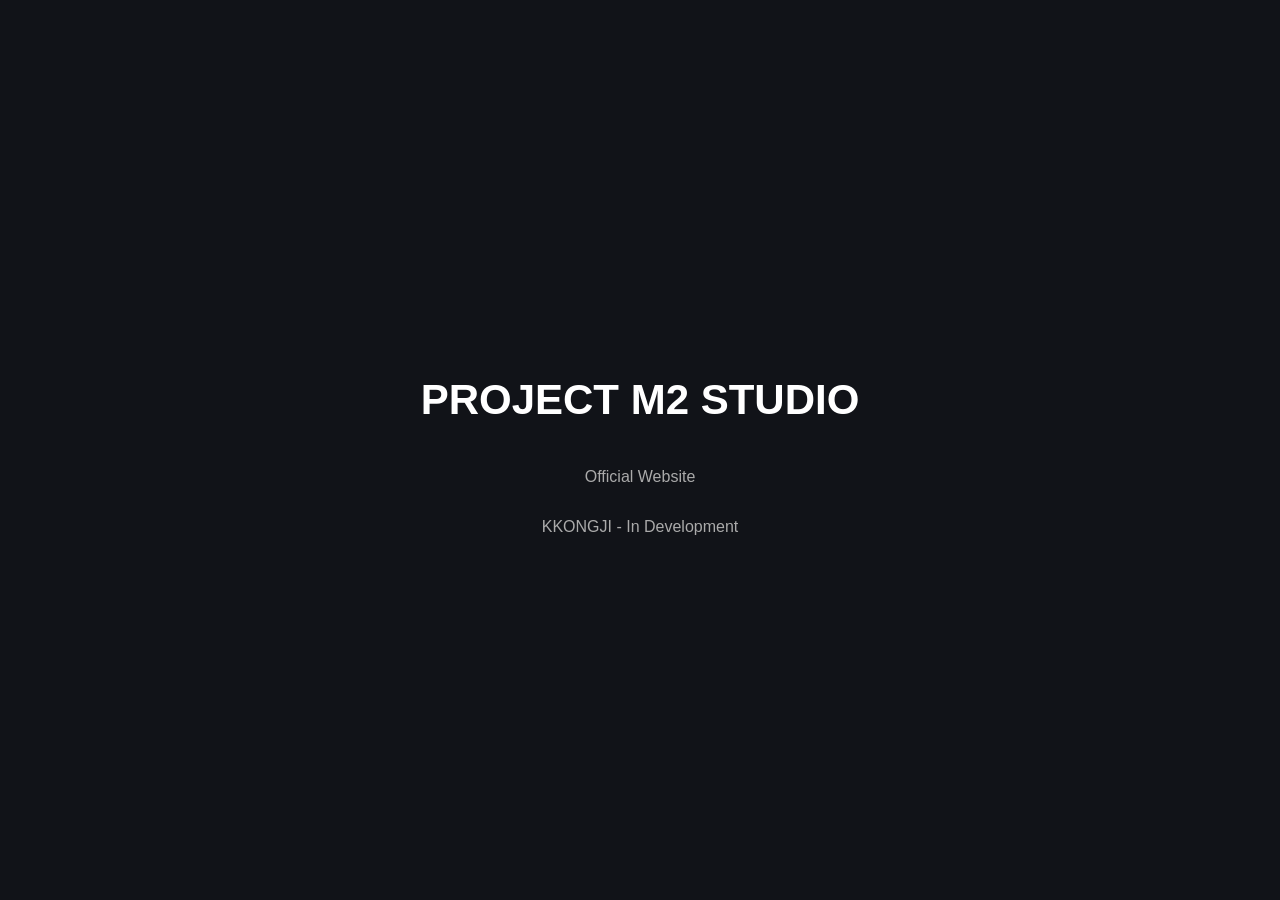
==== index.html @ 28e62cab "Create homepage" ====
<!DOCTYPE html>
<html lang="ko">
<head>
  <meta charset="UTF-8">
  <meta name="viewport" content="width=device-width, initial-scale=1.0">
  <title>Project M2 Studio</title>
  <style>
    body {
      margin: 0;
      background: #111318;
      color: white;
      font-family: Arial, sans-serif;
      text-align: center;
    }
    main {
      min-height: 100vh;
      display: flex;
      flex-direction: column;
      align-items: center;
      justify-content: center;
    }
    h1 { font-size: 42px; }
    p { color: #aaa; }
  </style>
</head>
<body>
  <main>
    <h1>PROJECT M2 STUDIO</h1>
    <p>Official Website</p>
    <p>KKONGJI - In Development</p>
  </main>
</body>
</html>
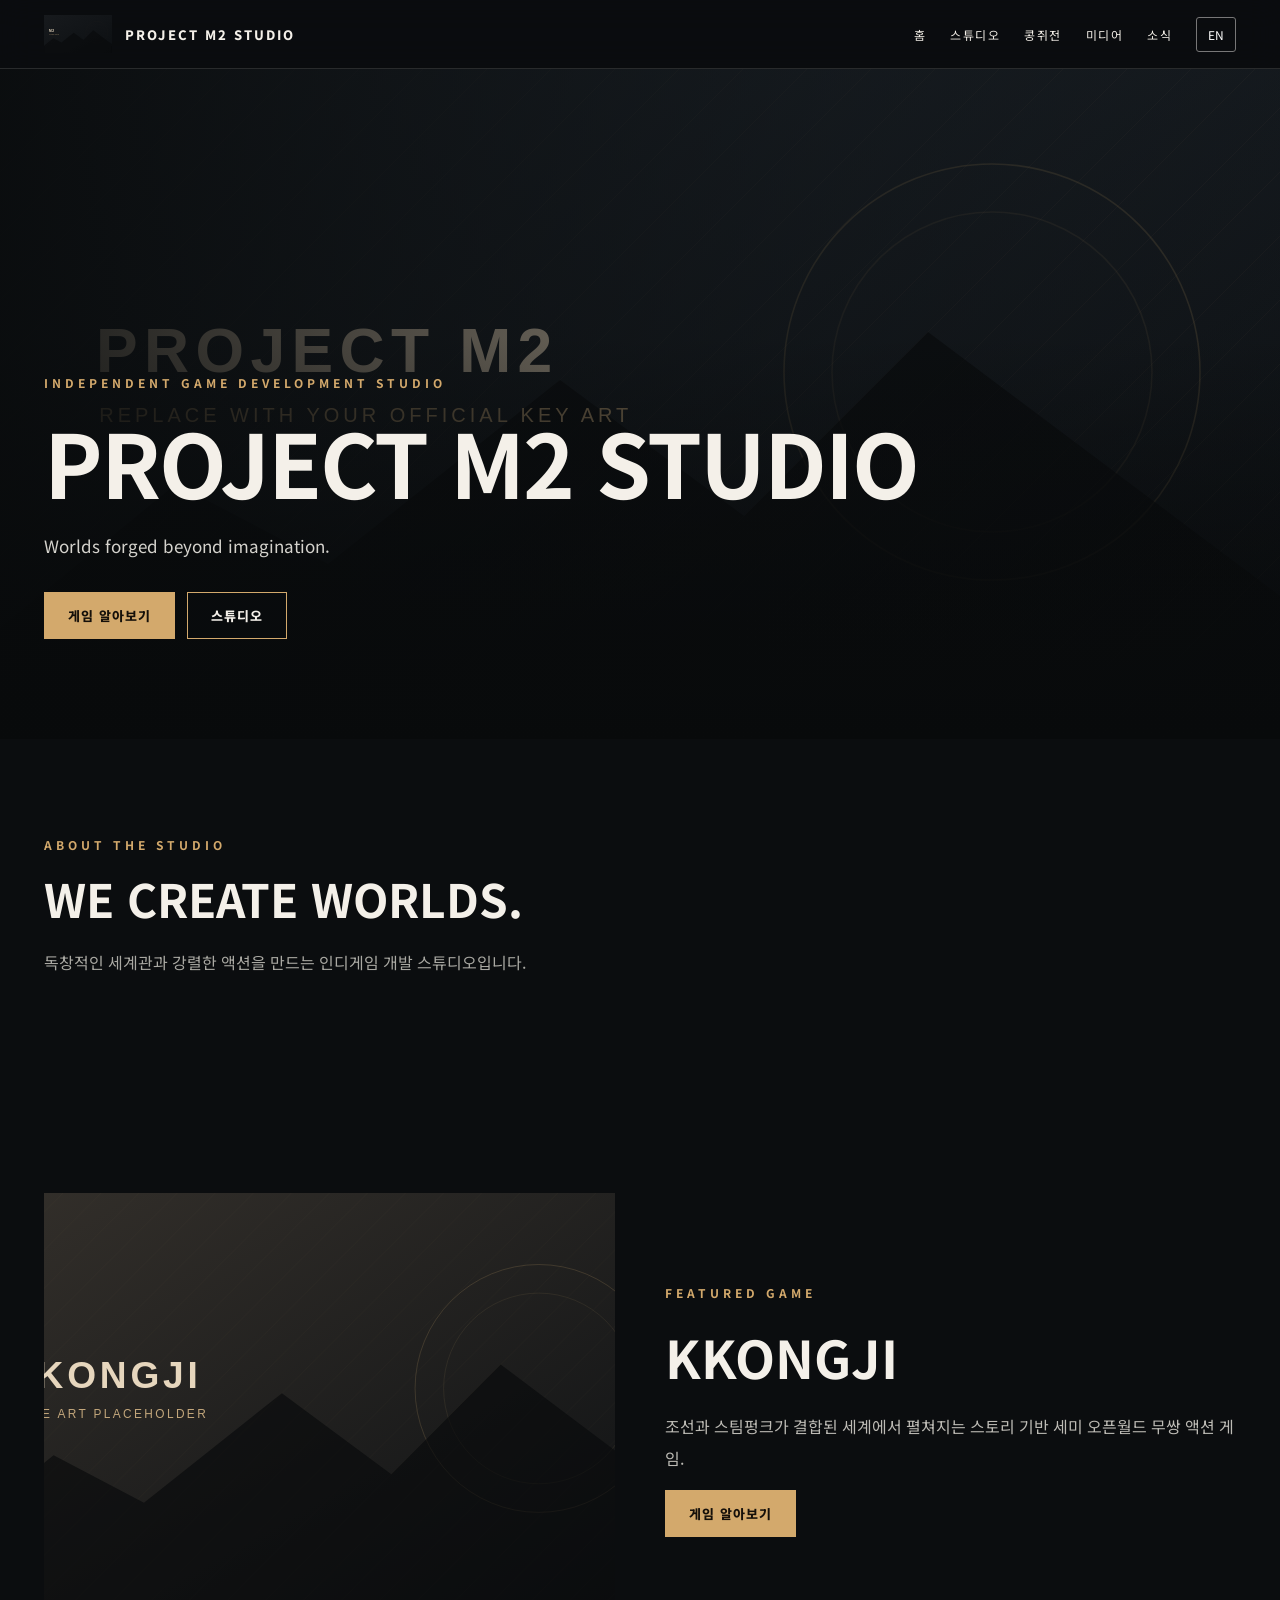
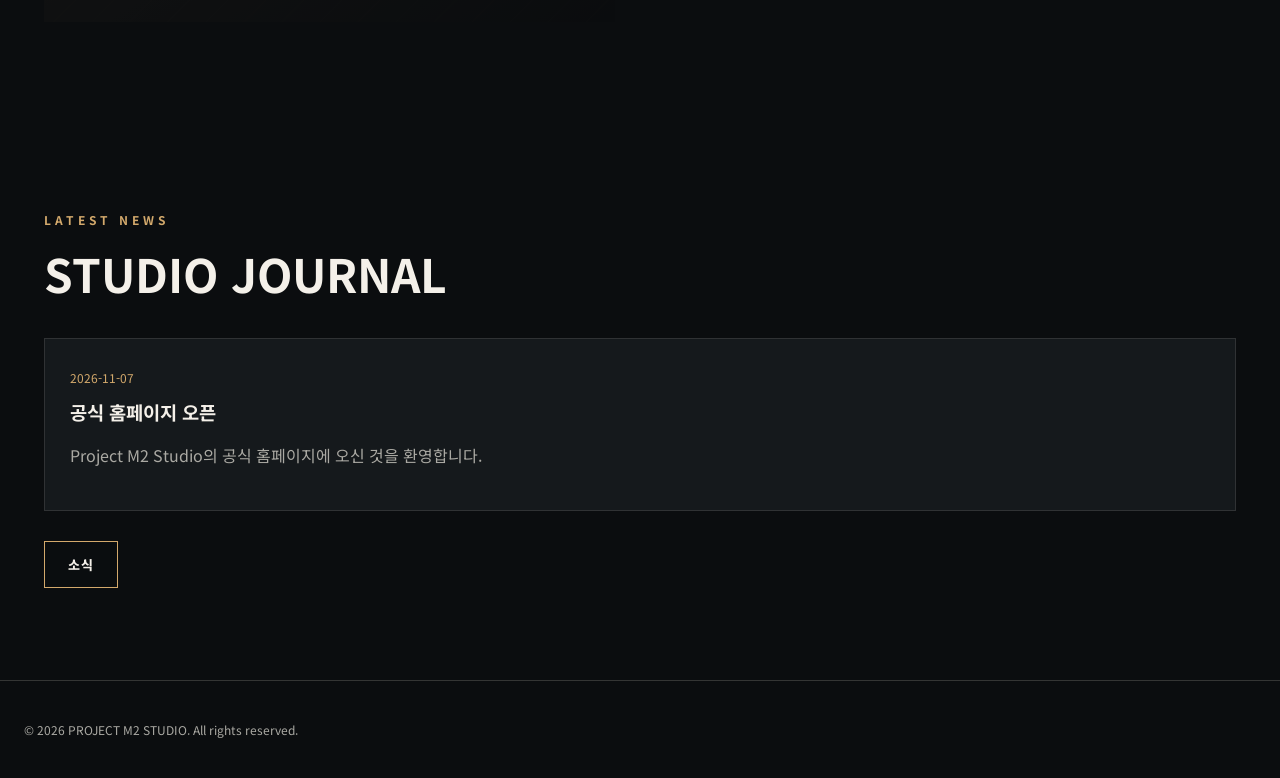
==== commit eace5eaa: "Deploy Project M2 Studio website" ====
--- a/index.html
+++ b/index.html
@@ -1,34 +1 @@
-
-<!DOCTYPE html>
-<html lang="ko">
-<head>
-  <meta charset="UTF-8">
-  <meta name="viewport" content="width=device-width, initial-scale=1.0">
-  <title>Project M2 Studio</title>
-  <style>
-    body {
-      margin: 0;
-      background: #111318;
-      color: white;
-      font-family: Arial, sans-serif;
-      text-align: center;
-    }
-    main {
-      min-height: 100vh;
-      display: flex;
-      flex-direction: column;
-      align-items: center;
-      justify-content: center;
-    }
-    h1 { font-size: 42px; }
-    p { color: #aaa; }
-  </style>
-</head>
-<body>
-  <main>
-    <h1>PROJECT M2 STUDIO</h1>
-    <p>Official Website</p>
-    <p>KKONGJI - In Development</p>
-  </main>
-</body>
-</html>
+<!doctype html><html lang="ko"><head><meta charset="utf-8"><meta name="viewport" content="width=device-width,initial-scale=1"><meta name="description" content="Project M2 Studio 공식 홈페이지. 인디게임 콩쥐전(Kkongji)을 소개합니다."><title>Project M2 Studio | Official Website</title><link rel="stylesheet" href="style.css"></head><body data-page="home"><div id="header"></div><main><section class="hero" id="hero"><div class="hero-inner"><span class="eyebrow">INDEPENDENT GAME DEVELOPMENT STUDIO</span><h1 id="studioName"></h1><p id="tagline"></p><div class="actions"><a class="btn" href="kkongji.html" data-t="discover"></a><a class="btn outline" href="#studio" data-t="studio"></a></div></div></section><section class="container" id="studio"><div class="section-head"><span class="eyebrow" data-t="about"></span><h2>WE CREATE WORLDS.</h2><p id="studioDescription"></p></div></section><section class="container"><div class="split"><img class="feature-img" id="gameImage" alt="Game artwork"><div><span class="eyebrow" data-t="featured"></span><h2 id="gameTitle" style="font-size:52px;margin:16px 0"></h2><p class="copy" id="gameDescription"></p><a class="btn" href="kkongji.html" data-t="discover"></a></div></div></section><section class="container"><div class="section-head"><span class="eyebrow" data-t="updates"></span><h2>STUDIO JOURNAL</h2></div><div class="news-list" id="latestNews"></div><div class="actions"><a href="news.html" class="btn outline" data-t="news"></a></div></section></main><div id="footer"></div><script src="site-config.js"></script><script src="app.js"></script></body></html>
--- a/style.css
+++ b/style.css
@@ -0,0 +1,2 @@
+@import url('https://fonts.googleapis.com/css2?family=Noto+Sans+KR:wght@400;500;600;700;800&display=swap');
+:root{--bg:#0b0d0f;--panel:#15191c;--text:#f4f0e9;--muted:#aaa9a3;--accent:#d3a96c;--line:#343534}*{box-sizing:border-box}html{scroll-behavior:smooth}body{margin:0;background:var(--bg);color:var(--text);font-family:'Noto Sans KR',system-ui,sans-serif}a{color:inherit;text-decoration:none}button,input,textarea{font:inherit}button{cursor:pointer}header{position:sticky;top:0;z-index:20;background:#0b0d0fee;border-bottom:1px solid #ffffff20;backdrop-filter:blur(16px)}.nav{max-width:1240px;margin:auto;padding:15px 24px;display:flex;align-items:center;justify-content:space-between;gap:20px}.brand{display:flex;align-items:center;gap:13px;font-size:13px;font-weight:800;letter-spacing:2px}.brand img{height:38px;max-width:140px;object-fit:contain}.links{display:flex;gap:24px;align-items:center;font-size:12px;letter-spacing:1.5px}.links a:hover,.footer a:hover{color:var(--accent)}.lang{border:1px solid #777;color:#fff;background:transparent;padding:8px 11px;border-radius:3px}.hero{min-height:670px;display:flex;align-items:end;position:relative;background:#141414 center/cover no-repeat}.hero:before{content:'';position:absolute;inset:0;background:linear-gradient(90deg,#080a0be8,#080a0b70 65%,#080a0b44),linear-gradient(0deg,#080a0b,#0000 60%)}.hero-inner{position:relative;max-width:1240px;width:100%;margin:0 auto;padding:100px 24px}.eyebrow{color:var(--accent);letter-spacing:4px;font-size:12px;font-weight:700}.hero h1{font-size:clamp(40px,7vw,88px);letter-spacing:-2px;line-height:1.1;margin:20px 0}.hero p{font-size:17px;color:#d5d3cd;max-width:610px;line-height:1.9}.actions{display:flex;gap:12px;flex-wrap:wrap;margin-top:30px}.btn{display:inline-block;border:1px solid var(--accent);padding:13px 23px;background:var(--accent);color:#15100a;font-weight:800;font-size:13px;letter-spacing:1px}.btn.outline{background:#0b0d0f55;color:var(--text)}.btn:hover{filter:brightness(1.15)}.btn.disabled{opacity:.4;pointer-events:none}.container{max-width:1240px;margin:auto;padding:92px 24px}.section-head{margin-bottom:32px}.section-head h2{font-size:clamp(29px,4vw,46px);margin:10px 0}.section-head p{color:var(--muted);line-height:1.9}.split{display:grid;grid-template-columns:1fr 1fr;gap:50px;align-items:center}.feature-img,.gallery img{width:100%;display:block;object-fit:cover;background:#171a1c}.feature-img{aspect-ratio:4/3}.copy{color:#bdbbb5;line-height:2}.game-logo{max-width:350px;max-height:100px;object-fit:contain;object-position:left}.gallery{display:grid;grid-template-columns:repeat(3,1fr);gap:15px}.gallery button{padding:0;border:1px solid #3d3d3d;background:transparent;overflow:hidden}.gallery img{aspect-ratio:16/9;transition:transform .3s}.gallery button:hover img{transform:scale(1.04)}.news-list{display:grid;gap:12px}.news-card{padding:25px;background:var(--panel);border:1px solid #303234}.news-card time{color:var(--accent);font-size:12px}.news-card h3{margin:10px 0}.news-card p{color:var(--muted);line-height:1.8}.footer{border-top:1px solid var(--line);padding:40px 24px;color:var(--muted);font-size:12px}.footer-inner{max-width:1240px;margin:auto;display:flex;justify-content:space-between;gap:20px;flex-wrap:wrap}.modal{position:fixed;inset:0;z-index:50;background:#000e;display:none;align-items:center;justify-content:center;padding:20px}.modal.open{display:flex}.modal img{max-width:95vw;max-height:85vh;object-fit:contain}.close{position:absolute;right:25px;top:15px;background:none;color:white;border:0;font-size:35px}.page-banner{background:linear-gradient(140deg,#1f272b,#0b0d0f);padding:100px 24px 65px;text-align:center}.page-banner h1{font-size:clamp(40px,7vw,75px);margin:15px 0}.muted{color:var(--muted)}.video{aspect-ratio:16/9;width:100%;border:0;background:#16191b}.hidden{display:none!important}@media(max-width:720px){.links{gap:12px;font-size:10px;flex-wrap:wrap;justify-content:flex-end}.brand span{display:none}.nav{padding:12px}.hero{min-height:560px}.hero-inner{padding:70px 22px}.split{grid-template-columns:1fr;gap:25px}.gallery{grid-template-columns:1fr 1fr}.container{padding:65px 20px}.game-logo{max-width:80%}}@media(max-width:420px){.gallery{grid-template-columns:1fr}.links{gap:8px}}
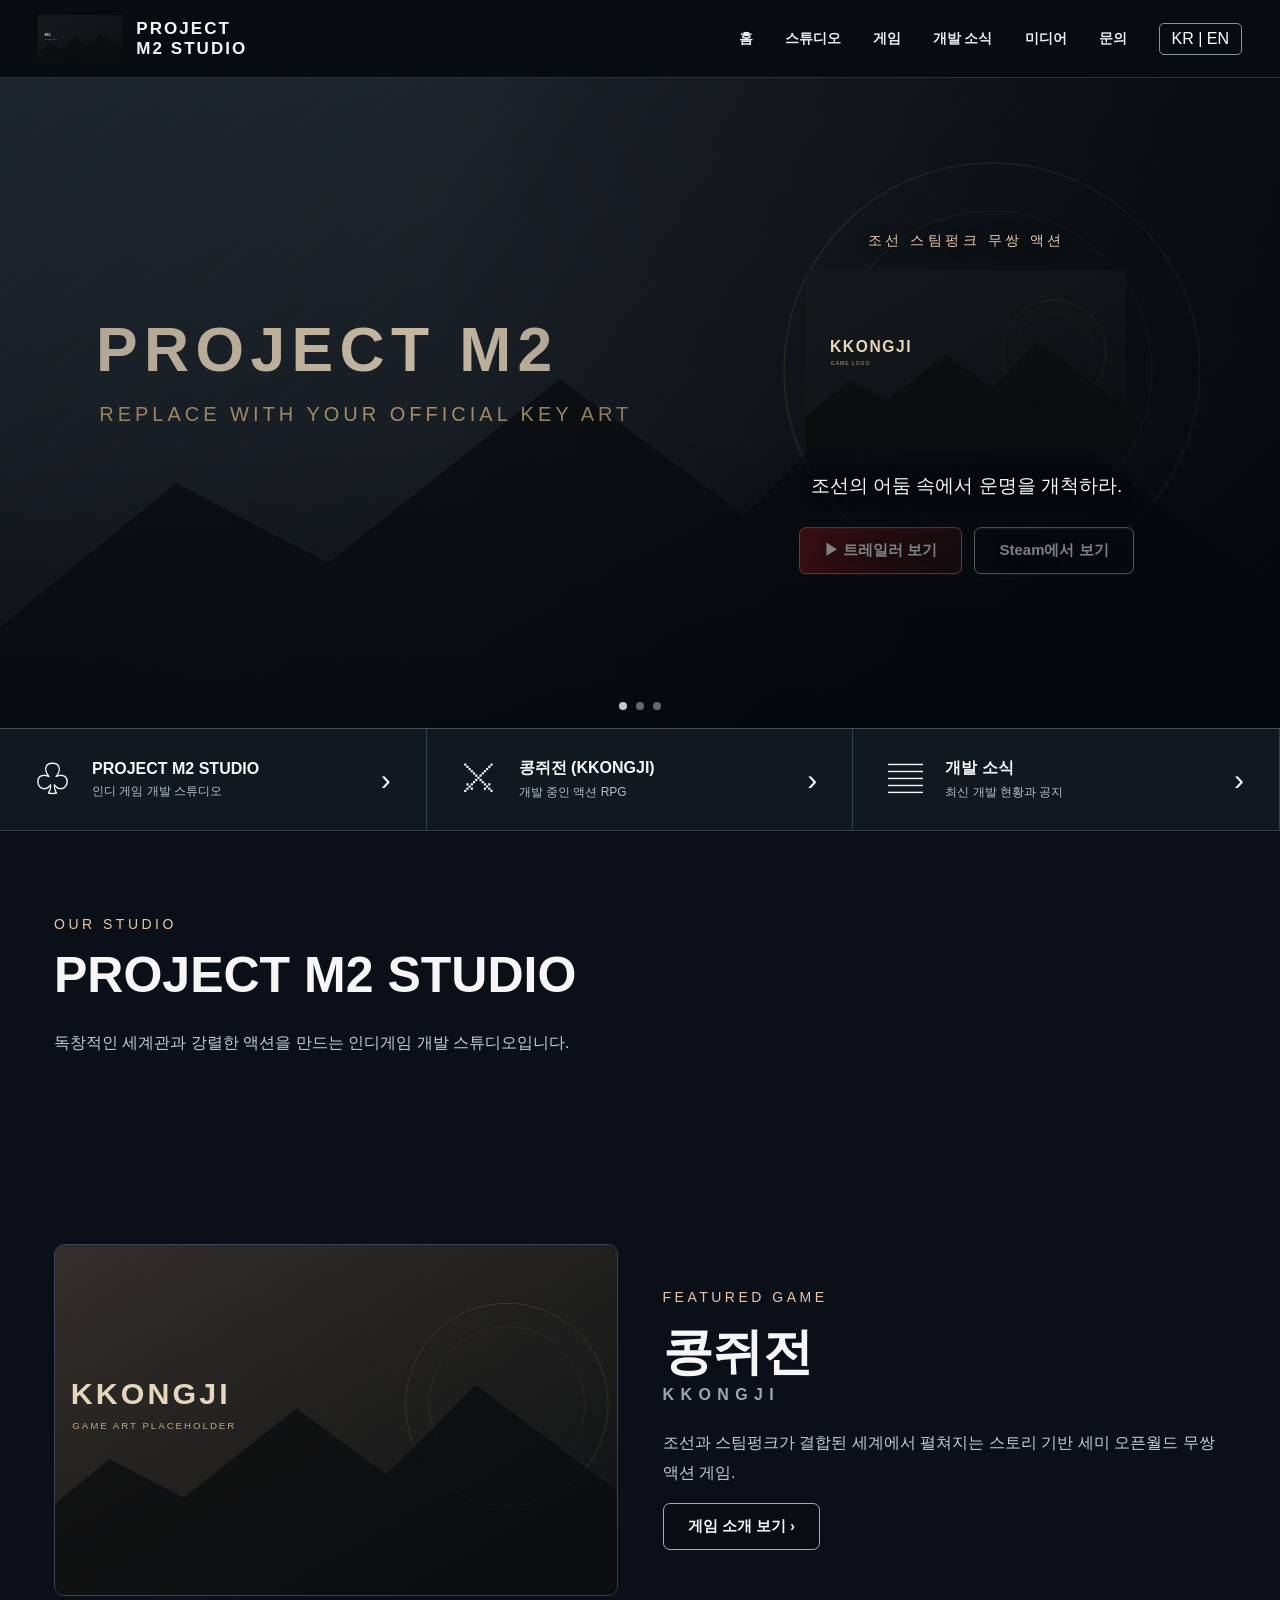
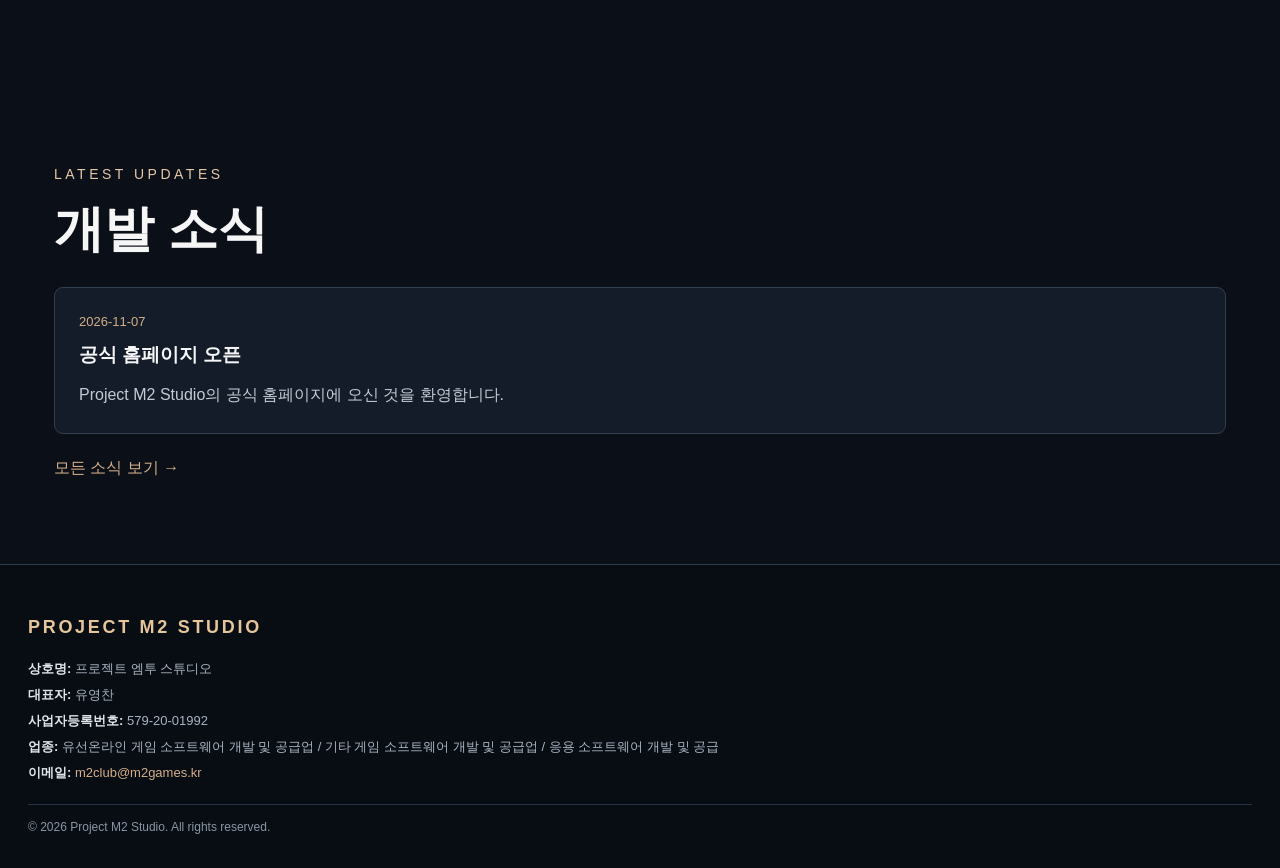
==== commit ae75e659: "Update website from M2 local manager" ====
--- a/index.html
+++ b/index.html
@@ -1 +1 @@
-<!doctype html><html lang="ko"><head><meta charset="utf-8"><meta name="viewport" content="width=device-width,initial-scale=1"><meta name="description" content="Project M2 Studio 공식 홈페이지. 인디게임 콩쥐전(Kkongji)을 소개합니다."><title>Project M2 Studio | Official Website</title><link rel="stylesheet" href="style.css"></head><body data-page="home"><div id="header"></div><main><section class="hero" id="hero"><div class="hero-inner"><span class="eyebrow">INDEPENDENT GAME DEVELOPMENT STUDIO</span><h1 id="studioName"></h1><p id="tagline"></p><div class="actions"><a class="btn" href="kkongji.html" data-t="discover"></a><a class="btn outline" href="#studio" data-t="studio"></a></div></div></section><section class="container" id="studio"><div class="section-head"><span class="eyebrow" data-t="about"></span><h2>WE CREATE WORLDS.</h2><p id="studioDescription"></p></div></section><section class="container"><div class="split"><img class="feature-img" id="gameImage" alt="Game artwork"><div><span class="eyebrow" data-t="featured"></span><h2 id="gameTitle" style="font-size:52px;margin:16px 0"></h2><p class="copy" id="gameDescription"></p><a class="btn" href="kkongji.html" data-t="discover"></a></div></div></section><section class="container"><div class="section-head"><span class="eyebrow" data-t="updates"></span><h2>STUDIO JOURNAL</h2></div><div class="news-list" id="latestNews"></div><div class="actions"><a href="news.html" class="btn outline" data-t="news"></a></div></section></main><div id="footer"></div><script src="site-config.js"></script><script src="app.js"></script></body></html>
+<!doctype html><html lang="ko"><head><meta charset="utf-8"><meta name="viewport" content="width=device-width,initial-scale=1"><meta name="description" content="Project M2 Studio — 콩쥐전(KKONGJI) 공식 홈페이지"><title>Project M2 Studio | KKONGJI</title><link rel="stylesheet" href="style.css"></head><body data-page="home"><div id="header"></div><main><section class="hero" id="hero"><div id="heroMedia" class="hero-media"></div><div class="hero-shade"></div><div class="hero-copy"><div class="eyebrow">조선 스팀펑크 무쌍 액션</div><img id="heroGameLogo" class="hero-logo" alt="콩쥐전 로고"><h1 id="gameTitle">콩쥐전</h1><p id="gameSubtitle"></p><div class="actions"><a class="btn red" id="heroTrailer" target="_blank" rel="noopener">▶ 트레일러 보기</a><a class="btn outline" id="heroSteam" target="_blank" rel="noopener">Steam에서 보기</a></div></div><div class="hero-dots" aria-label="배너"></div></section><section class="quicklinks"><a href="index.html#studio"><span class="quick-icon">♧</span><span><b>PROJECT M2 STUDIO</b><small>인디 게임 개발 스튜디오</small></span><span>›</span></a><a href="kkongji.html"><span class="quick-icon">⚔</span><span><b>콩쥐전 (KKONGJI)</b><small>개발 중인 액션 RPG</small></span><span>›</span></a><a href="news.html"><span class="quick-icon">▤</span><span><b>개발 소식</b><small>최신 개발 현황과 공지</small></span><span>›</span></a></section><section class="section" id="studio"><div class="section-label">OUR STUDIO</div><h2>PROJECT M2 STUDIO</h2><p id="studioDescription"></p></section><section class="section game-highlight"><img id="gameImage" alt="콩쥐전 대표 이미지"><div><div class="section-label">FEATURED GAME</div><h2>콩쥐전 <small>KKONGJI</small></h2><p id="gameDescription"></p><a class="btn outline" href="kkongji.html">게임 소개 보기 ›</a></div></section><section class="section"><div class="section-label">LATEST UPDATES</div><h2>개발 소식</h2><div id="latestNews" class="news-list"></div><a class="text-link" href="news.html">모든 소식 보기 →</a></section></main><div id="footer"></div><script src="site-config.js"></script><script src="app.js"></script></body></html>
--- a/style.css
+++ b/style.css
@@ -1,2 +1 @@
-@import url('https://fonts.googleapis.com/css2?family=Noto+Sans+KR:wght@400;500;600;700;800&display=swap');
-:root{--bg:#0b0d0f;--panel:#15191c;--text:#f4f0e9;--muted:#aaa9a3;--accent:#d3a96c;--line:#343534}*{box-sizing:border-box}html{scroll-behavior:smooth}body{margin:0;background:var(--bg);color:var(--text);font-family:'Noto Sans KR',system-ui,sans-serif}a{color:inherit;text-decoration:none}button,input,textarea{font:inherit}button{cursor:pointer}header{position:sticky;top:0;z-index:20;background:#0b0d0fee;border-bottom:1px solid #ffffff20;backdrop-filter:blur(16px)}.nav{max-width:1240px;margin:auto;padding:15px 24px;display:flex;align-items:center;justify-content:space-between;gap:20px}.brand{display:flex;align-items:center;gap:13px;font-size:13px;font-weight:800;letter-spacing:2px}.brand img{height:38px;max-width:140px;object-fit:contain}.links{display:flex;gap:24px;align-items:center;font-size:12px;letter-spacing:1.5px}.links a:hover,.footer a:hover{color:var(--accent)}.lang{border:1px solid #777;color:#fff;background:transparent;padding:8px 11px;border-radius:3px}.hero{min-height:670px;display:flex;align-items:end;position:relative;background:#141414 center/cover no-repeat}.hero:before{content:'';position:absolute;inset:0;background:linear-gradient(90deg,#080a0be8,#080a0b70 65%,#080a0b44),linear-gradient(0deg,#080a0b,#0000 60%)}.hero-inner{position:relative;max-width:1240px;width:100%;margin:0 auto;padding:100px 24px}.eyebrow{color:var(--accent);letter-spacing:4px;font-size:12px;font-weight:700}.hero h1{font-size:clamp(40px,7vw,88px);letter-spacing:-2px;line-height:1.1;margin:20px 0}.hero p{font-size:17px;color:#d5d3cd;max-width:610px;line-height:1.9}.actions{display:flex;gap:12px;flex-wrap:wrap;margin-top:30px}.btn{display:inline-block;border:1px solid var(--accent);padding:13px 23px;background:var(--accent);color:#15100a;font-weight:800;font-size:13px;letter-spacing:1px}.btn.outline{background:#0b0d0f55;color:var(--text)}.btn:hover{filter:brightness(1.15)}.btn.disabled{opacity:.4;pointer-events:none}.container{max-width:1240px;margin:auto;padding:92px 24px}.section-head{margin-bottom:32px}.section-head h2{font-size:clamp(29px,4vw,46px);margin:10px 0}.section-head p{color:var(--muted);line-height:1.9}.split{display:grid;grid-template-columns:1fr 1fr;gap:50px;align-items:center}.feature-img,.gallery img{width:100%;display:block;object-fit:cover;background:#171a1c}.feature-img{aspect-ratio:4/3}.copy{color:#bdbbb5;line-height:2}.game-logo{max-width:350px;max-height:100px;object-fit:contain;object-position:left}.gallery{display:grid;grid-template-columns:repeat(3,1fr);gap:15px}.gallery button{padding:0;border:1px solid #3d3d3d;background:transparent;overflow:hidden}.gallery img{aspect-ratio:16/9;transition:transform .3s}.gallery button:hover img{transform:scale(1.04)}.news-list{display:grid;gap:12px}.news-card{padding:25px;background:var(--panel);border:1px solid #303234}.news-card time{color:var(--accent);font-size:12px}.news-card h3{margin:10px 0}.news-card p{color:var(--muted);line-height:1.8}.footer{border-top:1px solid var(--line);padding:40px 24px;color:var(--muted);font-size:12px}.footer-inner{max-width:1240px;margin:auto;display:flex;justify-content:space-between;gap:20px;flex-wrap:wrap}.modal{position:fixed;inset:0;z-index:50;background:#000e;display:none;align-items:center;justify-content:center;padding:20px}.modal.open{display:flex}.modal img{max-width:95vw;max-height:85vh;object-fit:contain}.close{position:absolute;right:25px;top:15px;background:none;color:white;border:0;font-size:35px}.page-banner{background:linear-gradient(140deg,#1f272b,#0b0d0f);padding:100px 24px 65px;text-align:center}.page-banner h1{font-size:clamp(40px,7vw,75px);margin:15px 0}.muted{color:var(--muted)}.video{aspect-ratio:16/9;width:100%;border:0;background:#16191b}.hidden{display:none!important}@media(max-width:720px){.links{gap:12px;font-size:10px;flex-wrap:wrap;justify-content:flex-end}.brand span{display:none}.nav{padding:12px}.hero{min-height:560px}.hero-inner{padding:70px 22px}.split{grid-template-columns:1fr;gap:25px}.gallery{grid-template-columns:1fr 1fr}.container{padding:65px 20px}.game-logo{max-width:80%}}@media(max-width:420px){.gallery{grid-template-columns:1fr}.links{gap:8px}}
+*{box-sizing:border-box}html{scroll-behavior:smooth}body{margin:0;background:#0b1018;color:#f6f6f7;font-family:Arial,"Malgun Gothic",sans-serif}a{color:inherit;text-decoration:none}button{font:inherit;cursor:pointer}img{max-width:100%}.site-header{height:78px;position:relative;z-index:10;background:rgba(8,12,19,.96);border-bottom:1px solid #293340}.nav-wrap{max-width:1440px;margin:auto;height:100%;padding:0 38px;display:flex;align-items:center;justify-content:space-between;gap:30px}.brand{display:flex;align-items:center;gap:13px;font-size:17px;font-weight:800;letter-spacing:.12em}.brand img{height:48px;max-width:125px;object-fit:contain}.nav-links{display:flex;align-items:center;gap:32px}.nav-links a{font-size:14px;font-weight:700;color:#e8ebef}.nav-links a:hover,.nav-links a.active{color:#e9c194}.lang{border:1px solid #8c929b;background:transparent;color:white;padding:6px 12px;border-radius:5px}.menu-toggle{display:none;background:transparent;border:1px solid #586273;color:white;padding:7px 12px;border-radius:6px}.hero{height:min(650px,68vw);min-height:470px;position:relative;overflow:hidden;background:#131c2a}.hero-media,.hero-media img,.hero-media video{position:absolute;inset:0;width:100%;height:100%;object-fit:cover}.hero-shade{position:absolute;inset:0;background:linear-gradient(90deg,rgba(3,6,11,.25),rgba(3,6,11,.15) 34%,rgba(3,6,11,.74) 100%),linear-gradient(0deg,rgba(4,8,13,.55),transparent 45%)}.hero-copy{position:absolute;top:50%;left:55%;transform:translateY(-50%);width:41%;text-align:center;text-shadow:0 2px 16px #000}.eyebrow,.section-label{font-size:14px;letter-spacing:.25em;color:#e6c7aa}.hero-logo{display:block;max-height:180px;max-width:85%;margin:20px auto;object-fit:contain}.hero-copy h1{font-size:clamp(42px,6vw,90px);margin:10px 0}.hero-copy h1.has-logo{display:none}.hero-copy p{font-size:clamp(15px,1.5vw,22px);line-height:1.7}.actions{display:flex;gap:12px;flex-wrap:wrap;justify-content:center;margin-top:24px}.btn{display:inline-flex;align-items:center;justify-content:center;min-height:47px;padding:10px 24px;border-radius:7px;border:1px solid #a6abb4;font-weight:700;font-size:15px;background:#131a24}.btn.red{border-color:#df655b;background:linear-gradient(120deg,#6b1216,#1c0e13)}.btn.outline{background:rgba(8,12,18,.78)}.btn:hover{filter:brightness(1.25)}.btn.disabled{opacity:.5;pointer-events:none}.hero-dots{position:absolute;bottom:18px;left:50%;transform:translateX(-50%);display:flex;gap:9px}.hero-dots span{width:8px;height:8px;background:#c5c7ca;border-radius:50%;opacity:.5}.hero-dots span:first-child{opacity:1}.quicklinks{display:grid;grid-template-columns:repeat(3,1fr);background:#111820;border-top:1px solid #47505b;border-bottom:1px solid #303a47}.quicklinks>a{display:flex;align-items:center;gap:22px;padding:27px 35px;border-right:1px solid #34404d}.quicklinks>a:hover{background:#1b2633}.quicklinks>a>span:last-child{margin-left:auto;font-size:30px}.quick-icon{font-size:35px}.quicklinks b,.quicklinks small{display:block}.quicklinks small{font-size:12px;color:#b4bdc7;margin-top:5px}.section{max-width:1240px;margin:auto;padding:85px 34px}.section h2,.section h1{font-size:clamp(30px,4vw,50px);margin:14px 0 24px}.section p{line-height:1.85;color:#c4cbd4}.game-highlight{display:grid;grid-template-columns:1fr 1fr;gap:45px;align-items:center}.game-highlight>img{width:100%;aspect-ratio:16/10;object-fit:cover;border-radius:10px;border:1px solid #394556}.game-highlight h2 small{display:block;font-size:16px;letter-spacing:.4em;color:#9ea6b3}.news-list{display:grid;gap:16px}.news-card{border:1px solid #33404f;background:#131c28;padding:24px;border-radius:9px}.news-card time{color:#d6ae88;font-size:13px}.news-card h3{margin:12px 0}.news-card p{margin:0}.text-link{display:inline-block;margin-top:24px;color:#d6ae88}.game-hero{position:relative;min-height:680px;display:flex;align-items:center;overflow:hidden}.game-hero>img{position:absolute;inset:0;width:100%;height:100%;object-fit:cover}.game-hero:after{content:"";position:absolute;inset:0;background:linear-gradient(90deg,rgba(4,8,15,.92),rgba(4,8,15,.72) 50%,rgba(4,8,15,.18))}.game-hero-overlay{position:relative;z-index:1;width:min(590px,90%);padding:70px 5vw}.game-hero-overlay>img{width:340px;max-height:170px;object-fit:contain;object-position:left}.game-hero-overlay h1{font-size:38px}.game-hero-overlay p{line-height:1.75;color:#e0e5ed}.game-hero-overlay .actions{justify-content:flex-start}.chips{display:flex;gap:9px;flex-wrap:wrap;margin-top:20px}.chips span{border:1px solid #84909f;border-radius:20px;padding:7px 13px;font-size:12px}.media-page,.news-page{min-height:65vh}.tabs{display:flex;justify-content:center;gap:25px;border-bottom:1px solid #3b4654;margin:28px 0}.tabs button{border:0;border-bottom:2px solid transparent;background:none;color:#bdc5cf;padding:14px 28px}.tabs button.active{color:white;border-bottom-color:#dc554b}.viewer{position:relative;max-width:960px;margin:auto}.viewer img{display:block;width:100%;aspect-ratio:16/9;object-fit:cover;background:#172231;border:1px solid #394658}.viewer button{position:absolute;top:45%;z-index:1;border:0;background:#0b1018b8;color:white;font-size:45px;padding:0 14px}.viewer button:first-child{left:0}.viewer button:last-child{right:0}.gallery{display:flex;justify-content:center;flex-wrap:wrap;gap:12px;margin-top:16px}.gallery button{padding:0;border:2px solid transparent;background:none;width:140px;height:84px}.gallery button.active{border-color:#d8554d}.gallery img{width:100%;height:100%;object-fit:cover}.video-frame{max-width:960px;margin:auto;aspect-ratio:16/9;background:#141b27;display:grid;place-items:center}.video-frame iframe{width:100%;height:100%;border:0}.site-footer{border-top:1px solid #303e4b;background:#080d14;padding:34px max(28px,calc((100vw - 1240px)/2))}.site-footer h3{font-size:18px;letter-spacing:.15em;color:#e6c59b}.business-info{color:#aab4c1;font-size:13px;line-height:2}.business-info strong{color:#e1e5eb}.business-info a{color:#d6ae88}.copyright{border-top:1px solid #273240;margin-top:18px;padding-top:15px;font-size:12px;color:#8995a3}@media(max-width:760px){.site-header{height:66px}.nav-wrap{padding:0 18px}.brand{font-size:12px}.brand img{height:36px;max-width:80px}.menu-toggle{display:block}.nav-links{display:none;position:absolute;top:66px;left:0;right:0;background:#101824;padding:18px;flex-direction:column;align-items:stretch;gap:0;border-bottom:1px solid #344253}.nav-links.open{display:flex}.nav-links a{padding:13px}.lang{margin-top:10px}.hero{height:650px;min-height:0}.hero-shade{background:linear-gradient(0deg,#070b11 0%,rgba(3,6,11,.6) 50%,rgba(3,6,11,.12))}.hero-copy{top:auto;bottom:65px;left:6%;transform:none;width:88%}.hero-logo{max-height:130px}.hero-copy h1{font-size:53px}.quicklinks{grid-template-columns:1fr}.quicklinks>a{padding:17px 24px;border-bottom:1px solid #34404d}.quick-icon{font-size:25px}.section{padding:55px 23px}.game-highlight{grid-template-columns:1fr}.game-hero{min-height:680px}.game-hero:after{background:linear-gradient(0deg,rgba(4,8,15,.94),rgba(4,8,15,.45))}.game-hero-overlay{align-self:flex-end;padding:30px 6vw 55px}.game-hero-overlay h1{font-size:28px}.gallery button{width:85px;height:55px}.site-footer{padding:30px 22px}}
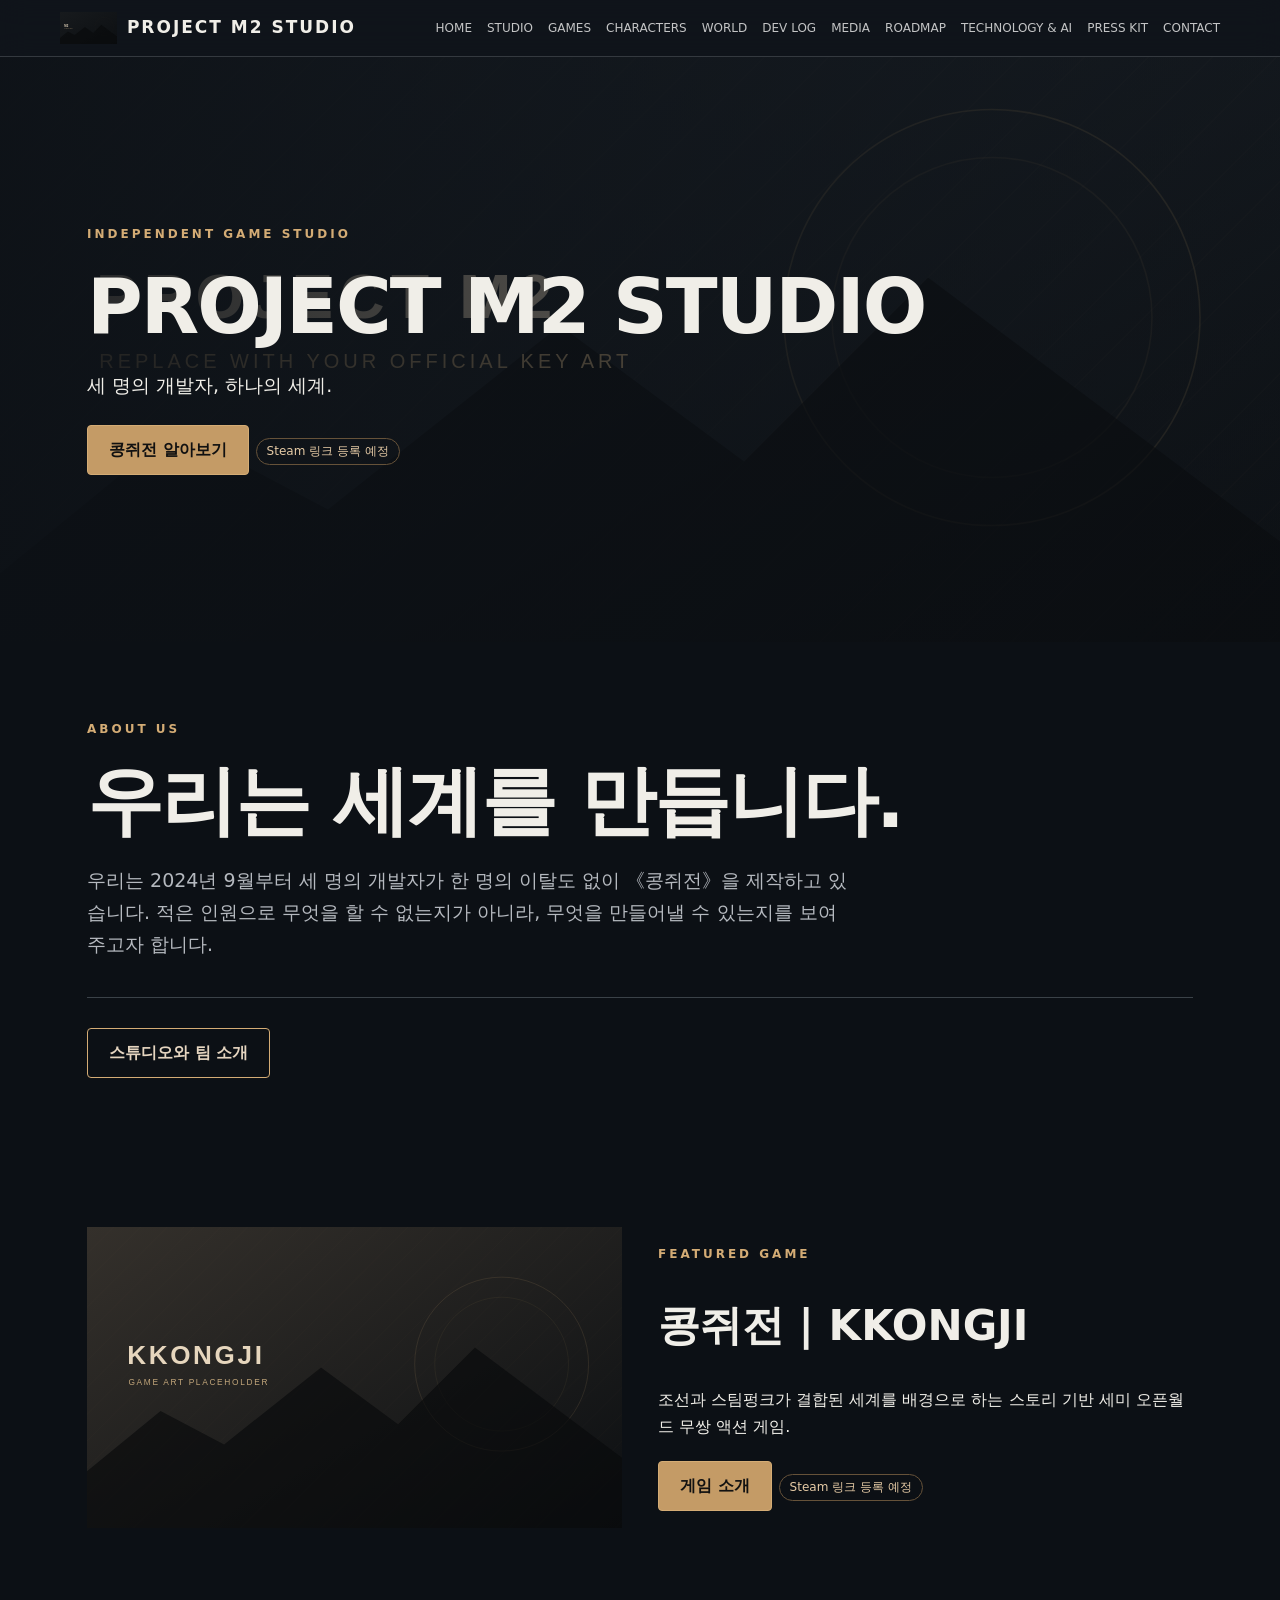
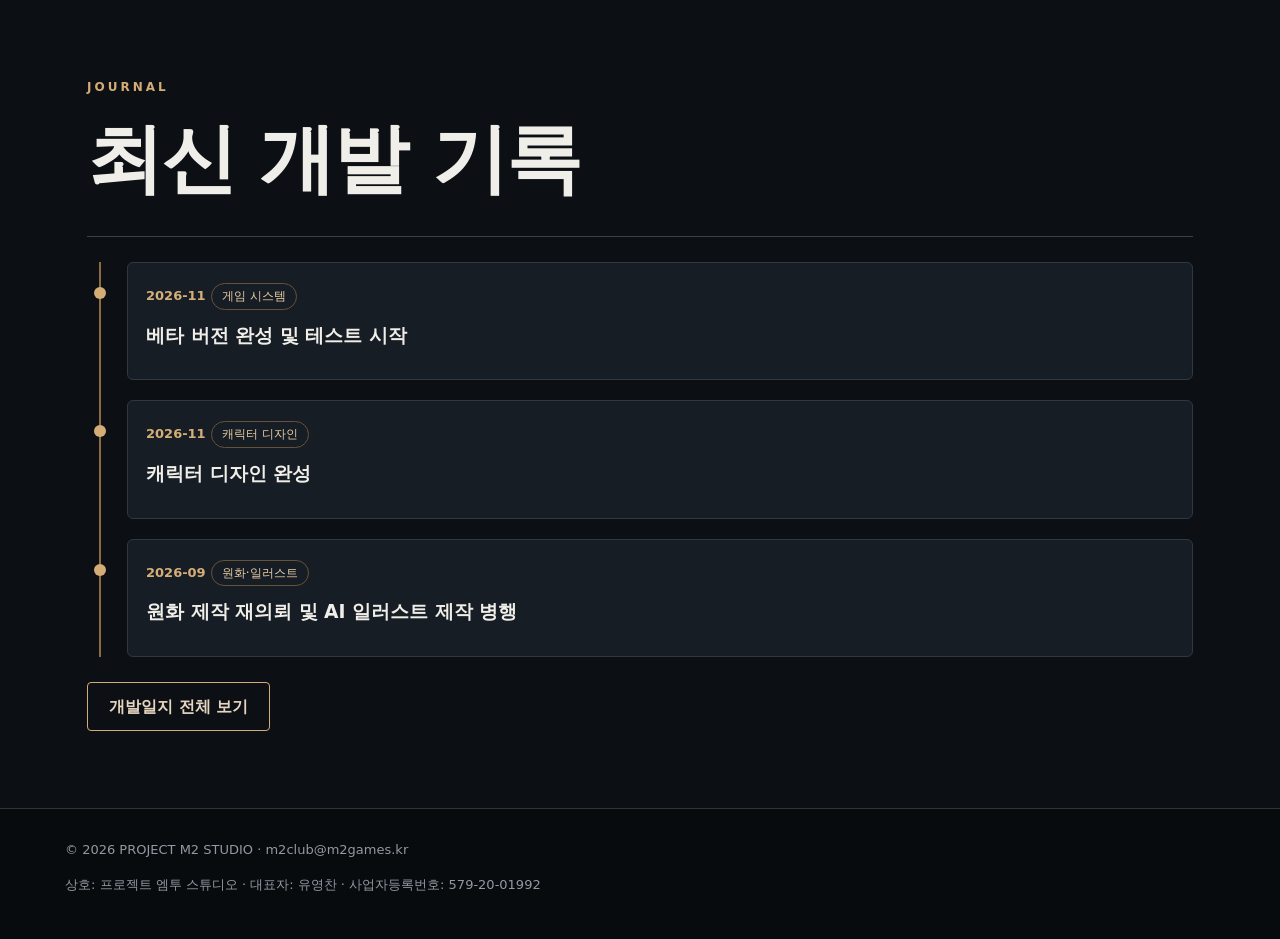
==== commit d1636d39: "Add files via upload" ====
--- a/index.html
+++ b/index.html
@@ -1 +1 @@
-<!doctype html><html lang="ko"><head><meta charset="utf-8"><meta name="viewport" content="width=device-width,initial-scale=1"><meta name="description" content="Project M2 Studio — 콩쥐전(KKONGJI) 공식 홈페이지"><title>Project M2 Studio | KKONGJI</title><link rel="stylesheet" href="style.css"></head><body data-page="home"><div id="header"></div><main><section class="hero" id="hero"><div id="heroMedia" class="hero-media"></div><div class="hero-shade"></div><div class="hero-copy"><div class="eyebrow">조선 스팀펑크 무쌍 액션</div><img id="heroGameLogo" class="hero-logo" alt="콩쥐전 로고"><h1 id="gameTitle">콩쥐전</h1><p id="gameSubtitle"></p><div class="actions"><a class="btn red" id="heroTrailer" target="_blank" rel="noopener">▶ 트레일러 보기</a><a class="btn outline" id="heroSteam" target="_blank" rel="noopener">Steam에서 보기</a></div></div><div class="hero-dots" aria-label="배너"></div></section><section class="quicklinks"><a href="index.html#studio"><span class="quick-icon">♧</span><span><b>PROJECT M2 STUDIO</b><small>인디 게임 개발 스튜디오</small></span><span>›</span></a><a href="kkongji.html"><span class="quick-icon">⚔</span><span><b>콩쥐전 (KKONGJI)</b><small>개발 중인 액션 RPG</small></span><span>›</span></a><a href="news.html"><span class="quick-icon">▤</span><span><b>개발 소식</b><small>최신 개발 현황과 공지</small></span><span>›</span></a></section><section class="section" id="studio"><div class="section-label">OUR STUDIO</div><h2>PROJECT M2 STUDIO</h2><p id="studioDescription"></p></section><section class="section game-highlight"><img id="gameImage" alt="콩쥐전 대표 이미지"><div><div class="section-label">FEATURED GAME</div><h2>콩쥐전 <small>KKONGJI</small></h2><p id="gameDescription"></p><a class="btn outline" href="kkongji.html">게임 소개 보기 ›</a></div></section><section class="section"><div class="section-label">LATEST UPDATES</div><h2>개발 소식</h2><div id="latestNews" class="news-list"></div><a class="text-link" href="news.html">모든 소식 보기 →</a></section></main><div id="footer"></div><script src="site-config.js"></script><script src="app.js"></script></body></html>+<!doctype html><html lang="ko"><head><meta charset="utf-8"><meta name="viewport" content="width=device-width,initial-scale=1"><meta name="description" content="Project M2 Studio 공식 홈페이지 — 콩쥐전 개발 스튜디오"><title>HOME | Project M2 Studio</title><link rel="stylesheet" href="style.css"></head><body data-page="index"><header id="header"></header><main id="main"></main><footer id="footer"></footer><div id="lightbox" class="lightbox" hidden><button id="lightboxClose" aria-label="닫기">×</button><img id="lightboxImage" alt="확대 이미지"></div><script src="site-config.js"></script><script src="app.js"></script></body></html>
--- a/style.css
+++ b/style.css
@@ -1 +1 @@
-*{box-sizing:border-box}html{scroll-behavior:smooth}body{margin:0;background:#0b1018;color:#f6f6f7;font-family:Arial,"Malgun Gothic",sans-serif}a{color:inherit;text-decoration:none}button{font:inherit;cursor:pointer}img{max-width:100%}.site-header{height:78px;position:relative;z-index:10;background:rgba(8,12,19,.96);border-bottom:1px solid #293340}.nav-wrap{max-width:1440px;margin:auto;height:100%;padding:0 38px;display:flex;align-items:center;justify-content:space-between;gap:30px}.brand{display:flex;align-items:center;gap:13px;font-size:17px;font-weight:800;letter-spacing:.12em}.brand img{height:48px;max-width:125px;object-fit:contain}.nav-links{display:flex;align-items:center;gap:32px}.nav-links a{font-size:14px;font-weight:700;color:#e8ebef}.nav-links a:hover,.nav-links a.active{color:#e9c194}.lang{border:1px solid #8c929b;background:transparent;color:white;padding:6px 12px;border-radius:5px}.menu-toggle{display:none;background:transparent;border:1px solid #586273;color:white;padding:7px 12px;border-radius:6px}.hero{height:min(650px,68vw);min-height:470px;position:relative;overflow:hidden;background:#131c2a}.hero-media,.hero-media img,.hero-media video{position:absolute;inset:0;width:100%;height:100%;object-fit:cover}.hero-shade{position:absolute;inset:0;background:linear-gradient(90deg,rgba(3,6,11,.25),rgba(3,6,11,.15) 34%,rgba(3,6,11,.74) 100%),linear-gradient(0deg,rgba(4,8,13,.55),transparent 45%)}.hero-copy{position:absolute;top:50%;left:55%;transform:translateY(-50%);width:41%;text-align:center;text-shadow:0 2px 16px #000}.eyebrow,.section-label{font-size:14px;letter-spacing:.25em;color:#e6c7aa}.hero-logo{display:block;max-height:180px;max-width:85%;margin:20px auto;object-fit:contain}.hero-copy h1{font-size:clamp(42px,6vw,90px);margin:10px 0}.hero-copy h1.has-logo{display:none}.hero-copy p{font-size:clamp(15px,1.5vw,22px);line-height:1.7}.actions{display:flex;gap:12px;flex-wrap:wrap;justify-content:center;margin-top:24px}.btn{display:inline-flex;align-items:center;justify-content:center;min-height:47px;padding:10px 24px;border-radius:7px;border:1px solid #a6abb4;font-weight:700;font-size:15px;background:#131a24}.btn.red{border-color:#df655b;background:linear-gradient(120deg,#6b1216,#1c0e13)}.btn.outline{background:rgba(8,12,18,.78)}.btn:hover{filter:brightness(1.25)}.btn.disabled{opacity:.5;pointer-events:none}.hero-dots{position:absolute;bottom:18px;left:50%;transform:translateX(-50%);display:flex;gap:9px}.hero-dots span{width:8px;height:8px;background:#c5c7ca;border-radius:50%;opacity:.5}.hero-dots span:first-child{opacity:1}.quicklinks{display:grid;grid-template-columns:repeat(3,1fr);background:#111820;border-top:1px solid #47505b;border-bottom:1px solid #303a47}.quicklinks>a{display:flex;align-items:center;gap:22px;padding:27px 35px;border-right:1px solid #34404d}.quicklinks>a:hover{background:#1b2633}.quicklinks>a>span:last-child{margin-left:auto;font-size:30px}.quick-icon{font-size:35px}.quicklinks b,.quicklinks small{display:block}.quicklinks small{font-size:12px;color:#b4bdc7;margin-top:5px}.section{max-width:1240px;margin:auto;padding:85px 34px}.section h2,.section h1{font-size:clamp(30px,4vw,50px);margin:14px 0 24px}.section p{line-height:1.85;color:#c4cbd4}.game-highlight{display:grid;grid-template-columns:1fr 1fr;gap:45px;align-items:center}.game-highlight>img{width:100%;aspect-ratio:16/10;object-fit:cover;border-radius:10px;border:1px solid #394556}.game-highlight h2 small{display:block;font-size:16px;letter-spacing:.4em;color:#9ea6b3}.news-list{display:grid;gap:16px}.news-card{border:1px solid #33404f;background:#131c28;padding:24px;border-radius:9px}.news-card time{color:#d6ae88;font-size:13px}.news-card h3{margin:12px 0}.news-card p{margin:0}.text-link{display:inline-block;margin-top:24px;color:#d6ae88}.game-hero{position:relative;min-height:680px;display:flex;align-items:center;overflow:hidden}.game-hero>img{position:absolute;inset:0;width:100%;height:100%;object-fit:cover}.game-hero:after{content:"";position:absolute;inset:0;background:linear-gradient(90deg,rgba(4,8,15,.92),rgba(4,8,15,.72) 50%,rgba(4,8,15,.18))}.game-hero-overlay{position:relative;z-index:1;width:min(590px,90%);padding:70px 5vw}.game-hero-overlay>img{width:340px;max-height:170px;object-fit:contain;object-position:left}.game-hero-overlay h1{font-size:38px}.game-hero-overlay p{line-height:1.75;color:#e0e5ed}.game-hero-overlay .actions{justify-content:flex-start}.chips{display:flex;gap:9px;flex-wrap:wrap;margin-top:20px}.chips span{border:1px solid #84909f;border-radius:20px;padding:7px 13px;font-size:12px}.media-page,.news-page{min-height:65vh}.tabs{display:flex;justify-content:center;gap:25px;border-bottom:1px solid #3b4654;margin:28px 0}.tabs button{border:0;border-bottom:2px solid transparent;background:none;color:#bdc5cf;padding:14px 28px}.tabs button.active{color:white;border-bottom-color:#dc554b}.viewer{position:relative;max-width:960px;margin:auto}.viewer img{display:block;width:100%;aspect-ratio:16/9;object-fit:cover;background:#172231;border:1px solid #394658}.viewer button{position:absolute;top:45%;z-index:1;border:0;background:#0b1018b8;color:white;font-size:45px;padding:0 14px}.viewer button:first-child{left:0}.viewer button:last-child{right:0}.gallery{display:flex;justify-content:center;flex-wrap:wrap;gap:12px;margin-top:16px}.gallery button{padding:0;border:2px solid transparent;background:none;width:140px;height:84px}.gallery button.active{border-color:#d8554d}.gallery img{width:100%;height:100%;object-fit:cover}.video-frame{max-width:960px;margin:auto;aspect-ratio:16/9;background:#141b27;display:grid;place-items:center}.video-frame iframe{width:100%;height:100%;border:0}.site-footer{border-top:1px solid #303e4b;background:#080d14;padding:34px max(28px,calc((100vw - 1240px)/2))}.site-footer h3{font-size:18px;letter-spacing:.15em;color:#e6c59b}.business-info{color:#aab4c1;font-size:13px;line-height:2}.business-info strong{color:#e1e5eb}.business-info a{color:#d6ae88}.copyright{border-top:1px solid #273240;margin-top:18px;padding-top:15px;font-size:12px;color:#8995a3}@media(max-width:760px){.site-header{height:66px}.nav-wrap{padding:0 18px}.brand{font-size:12px}.brand img{height:36px;max-width:80px}.menu-toggle{display:block}.nav-links{display:none;position:absolute;top:66px;left:0;right:0;background:#101824;padding:18px;flex-direction:column;align-items:stretch;gap:0;border-bottom:1px solid #344253}.nav-links.open{display:flex}.nav-links a{padding:13px}.lang{margin-top:10px}.hero{height:650px;min-height:0}.hero-shade{background:linear-gradient(0deg,#070b11 0%,rgba(3,6,11,.6) 50%,rgba(3,6,11,.12))}.hero-copy{top:auto;bottom:65px;left:6%;transform:none;width:88%}.hero-logo{max-height:130px}.hero-copy h1{font-size:53px}.quicklinks{grid-template-columns:1fr}.quicklinks>a{padding:17px 24px;border-bottom:1px solid #34404d}.quick-icon{font-size:25px}.section{padding:55px 23px}.game-highlight{grid-template-columns:1fr}.game-hero{min-height:680px}.game-hero:after{background:linear-gradient(0deg,rgba(4,8,15,.94),rgba(4,8,15,.45))}.game-hero-overlay{align-self:flex-end;padding:30px 6vw 55px}.game-hero-overlay h1{font-size:28px}.gallery button{width:85px;height:55px}.site-footer{padding:30px 22px}}+*{box-sizing:border-box}body{margin:0;background:#0c1015;color:#f0eee8;font:16px/1.7 system-ui,"Malgun Gothic",sans-serif}a{color:inherit;text-decoration:none}button,input,textarea,select{font:inherit}button{cursor:pointer}header{position:sticky;top:0;background:#10151beF;backdrop-filter:blur(14px);z-index:20;border-bottom:1px solid #34393f}.nav{max-width:1200px;margin:auto;display:flex;align-items:center;justify-content:space-between;padding:12px 20px;gap:20px}.brand{font-size:17px;letter-spacing:2px;font-weight:800}.brand img{height:32px;max-width:90px;vertical-align:middle;margin-right:10px}.links{display:flex;gap:15px;flex-wrap:wrap}.links a{font-size:12px;color:#c3c4c5}.links a:hover,.links .active{color:#d5b27c}.mobile-toggle{display:none}.container{max-width:1150px;margin:auto;padding:72px 22px}.hero{min-height:65vh;display:flex;align-items:center;background:linear-gradient(90deg,#0c1015e8,#0c101570),var(--hero) center/cover}.hero .container{width:100%}h1{font-size:clamp(36px,6vw,76px);line-height:1.15;letter-spacing:-2px;margin:16px 0}h2{font-size:clamp(28px,3.6vw,42px);line-height:1.2}h3{margin:10px 0}.eyebrow{color:#d4ac75;letter-spacing:3px;font-size:12px;font-weight:700}.muted{color:#b5b9bf}.lead{font-size:19px;max-width:760px}.btn{display:inline-block;border:1px solid #d4ac75;background:#c49b66;color:#111;padding:10px 21px;border-radius:4px;font-weight:700;margin:5px 7px 5px 0}.btn.alt{background:transparent;color:#e5d5c0}.grid{display:grid;grid-template-columns:repeat(3,minmax(0,1fr));gap:20px}.grid.two{grid-template-columns:repeat(2,minmax(0,1fr))}.card{background:#171d24;border:1px solid #303843;border-radius:8px;padding:22px;overflow:hidden}.card img{width:100%;aspect-ratio:16/10;object-fit:cover;border-radius:4px}.portrait{aspect-ratio:3/4!important;object-fit:cover!important}.placeholder{background:#242d35;min-height:160px;display:grid;place-items:center;color:#87909a;border:1px dashed #46505a}.timeline{border-left:2px solid #8d6a42;margin-left:12px;padding-left:26px}.event{position:relative;margin:0 0 20px;padding:18px;background:#171d24;border:1px solid #303843;border-radius:6px}.event:before{content:"";position:absolute;left:-34px;top:24px;background:#d4ac75;width:12px;height:12px;border-radius:50%}.date{color:#d5ae78;font-size:13px;font-weight:700}.tag{display:inline-block;border:1px solid #665239;border-radius:20px;padding:2px 10px;font-size:12px;color:#e6cba6}.section-header{border-bottom:1px solid #3b4248;padding-bottom:18px;margin-bottom:25px}.split{display:grid;grid-template-columns:1fr 1fr;gap:36px;align-items:center}.split img{width:100%}.filter{padding:9px 14px;background:#1b232b;color:white;border:1px solid #4b525a;border-radius:5px;margin:3px}.filter.active{background:#b99160;color:#10151b}.lightbox{position:fixed;inset:0;background:#000e;z-index:99;display:flex;align-items:center;justify-content:center}.lightbox[hidden]{display:none}.lightbox img{max-width:90vw;max-height:85vh}.lightbox button{position:absolute;right:5%;top:5%;font-size:35px;background:none;color:white;border:0}footer{background:#080b0e;border-top:1px solid #333;padding:30px 22px;color:#9299a2;font-size:13px}.footer-inner{max-width:1150px;margin:auto}.empty{padding:30px;border:1px dashed #46505a;color:#a7abb1}.admin-wrap{max-width:1280px;margin:25px auto;padding:20px;display:grid;grid-template-columns:220px 1fr;gap:24px}.admin-sidebar{display:flex;flex-direction:column;gap:6px}.admin-sidebar button{background:#202a33;color:#ddd;text-align:left;border:1px solid #38434c;padding:10px;border-radius:5px}.admin-sidebar button.active{background:#8d6a42;color:white}.admin-main{min-width:0}.field{margin:12px 0}.field label{display:block;color:#c7ad89;font-size:13px;margin-bottom:5px}.field input,.field textarea,.field select{display:block;width:100%;padding:10px;background:#0e151c;color:#fff;border:1px solid #46505a;border-radius:4px}.field textarea{min-height:90px}.edit-card{padding:18px;border:1px solid #3a434b;background:#172029;border-radius:8px;margin:14px 0}.toolbar{display:flex;gap:8px;flex-wrap:wrap;margin:12px 0}.toolbar button{background:#b99160;border:0;border-radius:4px;padding:9px 12px;color:#151515}.toolbar .danger{background:#7d4242;color:white}.hint{color:#b9c0c7;font-size:13px}.preview-img{max-height:90px;max-width:160px}.hidden{display:none!important}@media(max-width:850px){.mobile-toggle{display:block;background:transparent;border:1px solid #777;color:#fff;padding:5px 12px}.links{display:none;position:absolute;top:61px;left:0;right:0;background:#10151b;padding:18px;flex-direction:column}.links.open{display:flex}.grid,.grid.two,.split{grid-template-columns:1fr}.container{padding:44px 18px}.admin-wrap{grid-template-columns:1fr}.admin-sidebar{flex-direction:row;overflow-x:auto}.admin-sidebar button{white-space:nowrap}.hero{min-height:60vh}}
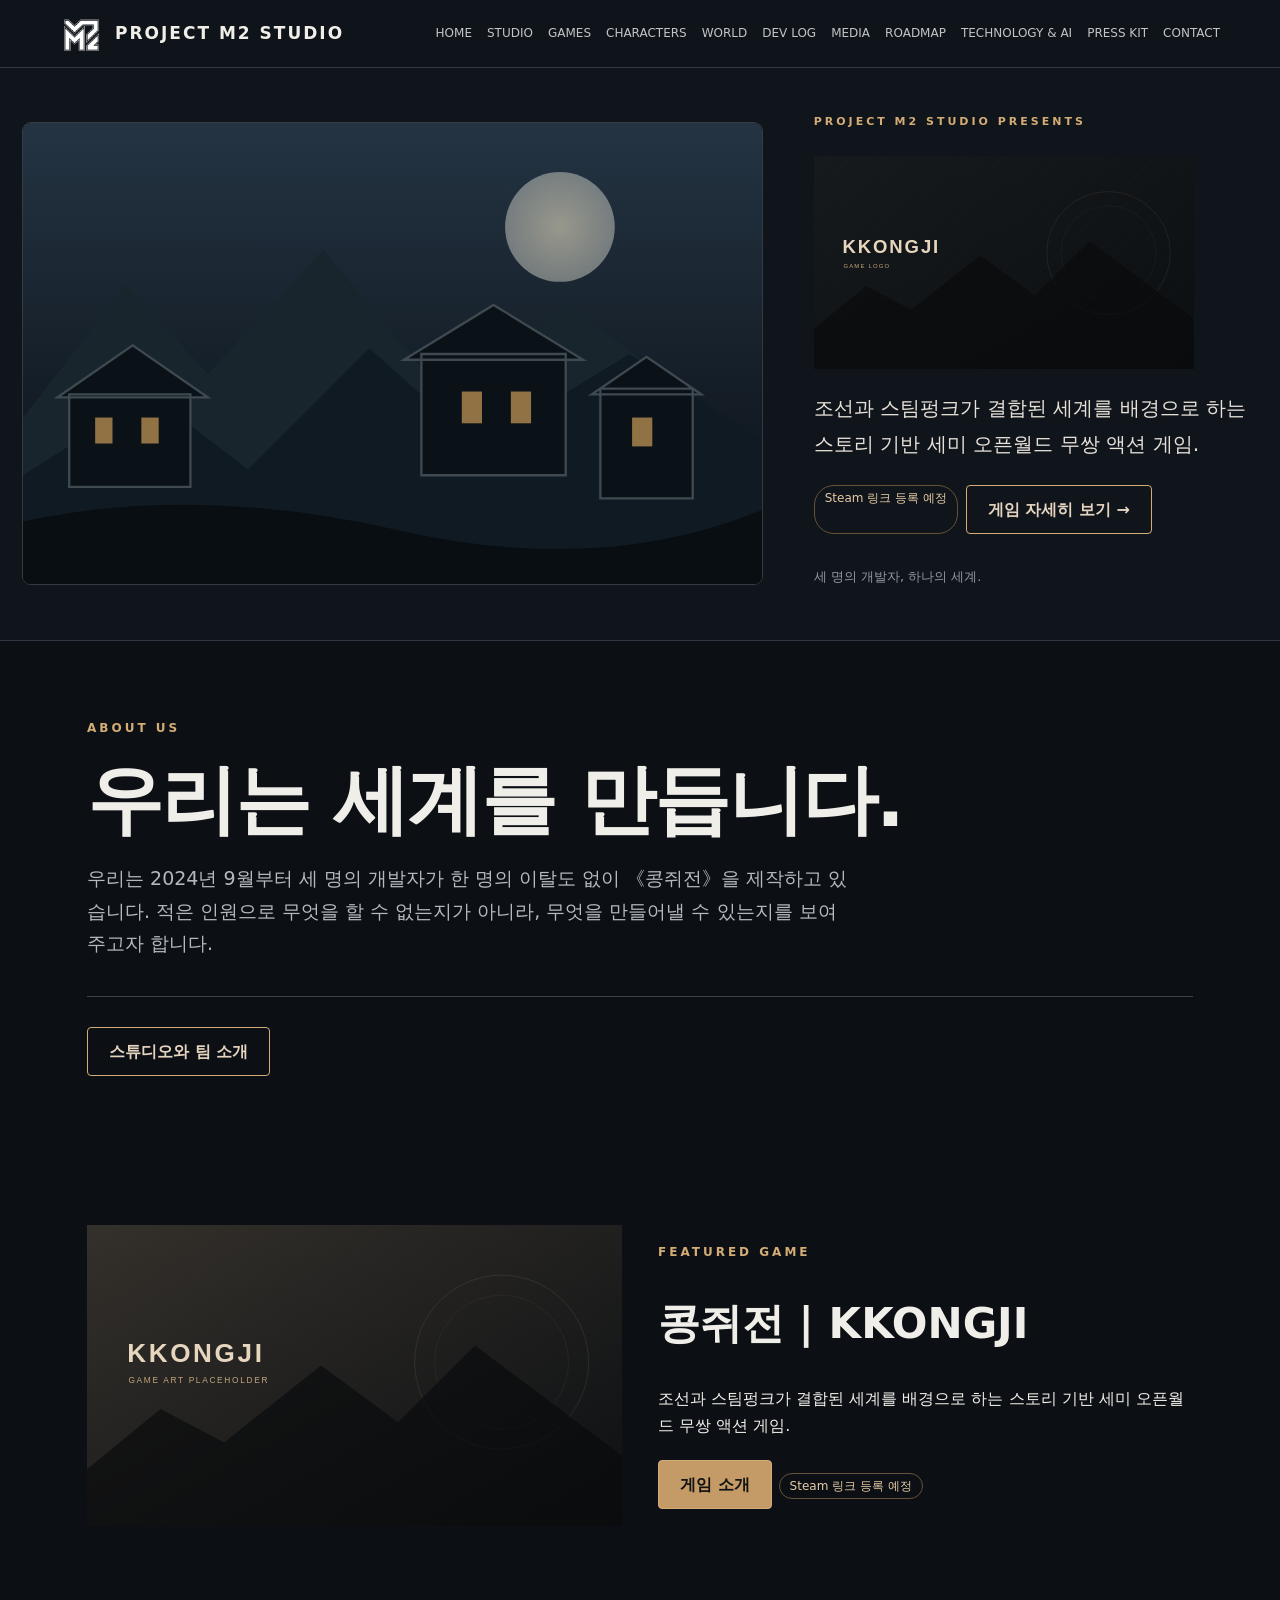
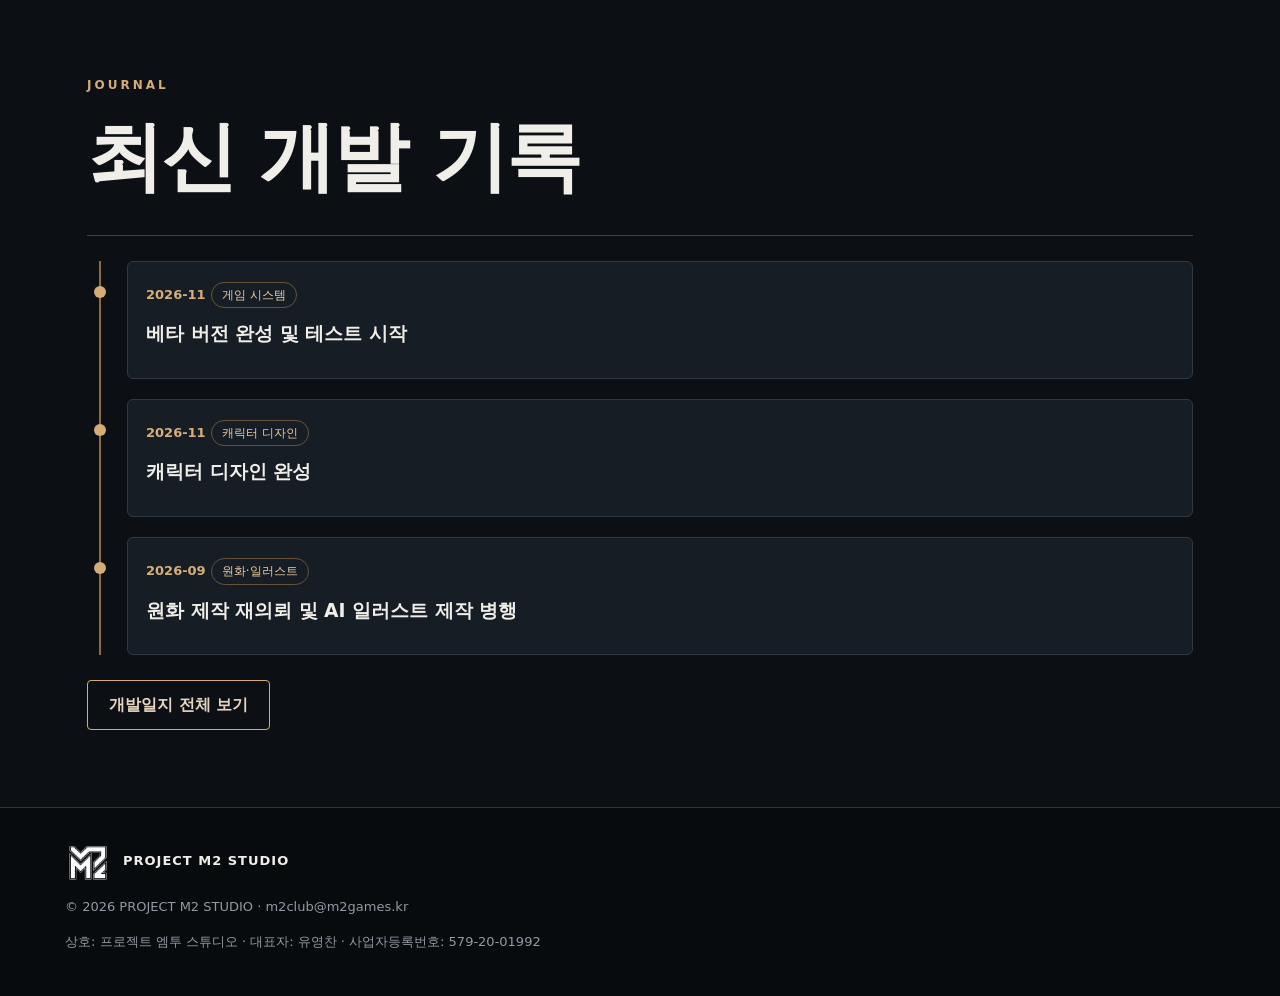
==== commit 8968009d: "INDEX  AND LOGO UPDATE" ====
--- a/index.html
+++ b/index.html
@@ -1 +1 @@
-<!doctype html><html lang="ko"><head><meta charset="utf-8"><meta name="viewport" content="width=device-width,initial-scale=1"><meta name="description" content="Project M2 Studio 공식 홈페이지 — 콩쥐전 개발 스튜디오"><title>HOME | Project M2 Studio</title><link rel="stylesheet" href="style.css"></head><body data-page="index"><header id="header"></header><main id="main"></main><footer id="footer"></footer><div id="lightbox" class="lightbox" hidden><button id="lightboxClose" aria-label="닫기">×</button><img id="lightboxImage" alt="확대 이미지"></div><script src="site-config.js"></script><script src="app.js"></script></body></html>+<!doctype html><html lang="ko"><head><meta charset="utf-8"><meta name="viewport" content="width=device-width,initial-scale=1"><meta name="description" content="Project M2 Studio 공식 홈페이지 — 콩쥐전 개발 스튜디오"><title>HOME | Project M2 Studio</title><link rel="icon" type="image/png" href="assets/favicon.png"><link rel="stylesheet" href="style.css"></head><body data-page="index"><header id="header"></header><main id="main"></main><footer id="footer"></footer><div id="lightbox" class="lightbox" hidden><button id="lightboxClose" aria-label="닫기">×</button><img id="lightboxImage" alt="확대 이미지"></div><script src="site-config.js"></script><script src="app.js"></script></body></html>
--- a/style.css
+++ b/style.css
@@ -1 +1,6 @@
-*{box-sizing:border-box}body{margin:0;background:#0c1015;color:#f0eee8;font:16px/1.7 system-ui,"Malgun Gothic",sans-serif}a{color:inherit;text-decoration:none}button,input,textarea,select{font:inherit}button{cursor:pointer}header{position:sticky;top:0;background:#10151beF;backdrop-filter:blur(14px);z-index:20;border-bottom:1px solid #34393f}.nav{max-width:1200px;margin:auto;display:flex;align-items:center;justify-content:space-between;padding:12px 20px;gap:20px}.brand{font-size:17px;letter-spacing:2px;font-weight:800}.brand img{height:32px;max-width:90px;vertical-align:middle;margin-right:10px}.links{display:flex;gap:15px;flex-wrap:wrap}.links a{font-size:12px;color:#c3c4c5}.links a:hover,.links .active{color:#d5b27c}.mobile-toggle{display:none}.container{max-width:1150px;margin:auto;padding:72px 22px}.hero{min-height:65vh;display:flex;align-items:center;background:linear-gradient(90deg,#0c1015e8,#0c101570),var(--hero) center/cover}.hero .container{width:100%}h1{font-size:clamp(36px,6vw,76px);line-height:1.15;letter-spacing:-2px;margin:16px 0}h2{font-size:clamp(28px,3.6vw,42px);line-height:1.2}h3{margin:10px 0}.eyebrow{color:#d4ac75;letter-spacing:3px;font-size:12px;font-weight:700}.muted{color:#b5b9bf}.lead{font-size:19px;max-width:760px}.btn{display:inline-block;border:1px solid #d4ac75;background:#c49b66;color:#111;padding:10px 21px;border-radius:4px;font-weight:700;margin:5px 7px 5px 0}.btn.alt{background:transparent;color:#e5d5c0}.grid{display:grid;grid-template-columns:repeat(3,minmax(0,1fr));gap:20px}.grid.two{grid-template-columns:repeat(2,minmax(0,1fr))}.card{background:#171d24;border:1px solid #303843;border-radius:8px;padding:22px;overflow:hidden}.card img{width:100%;aspect-ratio:16/10;object-fit:cover;border-radius:4px}.portrait{aspect-ratio:3/4!important;object-fit:cover!important}.placeholder{background:#242d35;min-height:160px;display:grid;place-items:center;color:#87909a;border:1px dashed #46505a}.timeline{border-left:2px solid #8d6a42;margin-left:12px;padding-left:26px}.event{position:relative;margin:0 0 20px;padding:18px;background:#171d24;border:1px solid #303843;border-radius:6px}.event:before{content:"";position:absolute;left:-34px;top:24px;background:#d4ac75;width:12px;height:12px;border-radius:50%}.date{color:#d5ae78;font-size:13px;font-weight:700}.tag{display:inline-block;border:1px solid #665239;border-radius:20px;padding:2px 10px;font-size:12px;color:#e6cba6}.section-header{border-bottom:1px solid #3b4248;padding-bottom:18px;margin-bottom:25px}.split{display:grid;grid-template-columns:1fr 1fr;gap:36px;align-items:center}.split img{width:100%}.filter{padding:9px 14px;background:#1b232b;color:white;border:1px solid #4b525a;border-radius:5px;margin:3px}.filter.active{background:#b99160;color:#10151b}.lightbox{position:fixed;inset:0;background:#000e;z-index:99;display:flex;align-items:center;justify-content:center}.lightbox[hidden]{display:none}.lightbox img{max-width:90vw;max-height:85vh}.lightbox button{position:absolute;right:5%;top:5%;font-size:35px;background:none;color:white;border:0}footer{background:#080b0e;border-top:1px solid #333;padding:30px 22px;color:#9299a2;font-size:13px}.footer-inner{max-width:1150px;margin:auto}.empty{padding:30px;border:1px dashed #46505a;color:#a7abb1}.admin-wrap{max-width:1280px;margin:25px auto;padding:20px;display:grid;grid-template-columns:220px 1fr;gap:24px}.admin-sidebar{display:flex;flex-direction:column;gap:6px}.admin-sidebar button{background:#202a33;color:#ddd;text-align:left;border:1px solid #38434c;padding:10px;border-radius:5px}.admin-sidebar button.active{background:#8d6a42;color:white}.admin-main{min-width:0}.field{margin:12px 0}.field label{display:block;color:#c7ad89;font-size:13px;margin-bottom:5px}.field input,.field textarea,.field select{display:block;width:100%;padding:10px;background:#0e151c;color:#fff;border:1px solid #46505a;border-radius:4px}.field textarea{min-height:90px}.edit-card{padding:18px;border:1px solid #3a434b;background:#172029;border-radius:8px;margin:14px 0}.toolbar{display:flex;gap:8px;flex-wrap:wrap;margin:12px 0}.toolbar button{background:#b99160;border:0;border-radius:4px;padding:9px 12px;color:#151515}.toolbar .danger{background:#7d4242;color:white}.hint{color:#b9c0c7;font-size:13px}.preview-img{max-height:90px;max-width:160px}.hidden{display:none!important}@media(max-width:850px){.mobile-toggle{display:block;background:transparent;border:1px solid #777;color:#fff;padding:5px 12px}.links{display:none;position:absolute;top:61px;left:0;right:0;background:#10151b;padding:18px;flex-direction:column}.links.open{display:flex}.grid,.grid.two,.split{grid-template-columns:1fr}.container{padding:44px 18px}.admin-wrap{grid-template-columns:1fr}.admin-sidebar{flex-direction:row;overflow-x:auto}.admin-sidebar button{white-space:nowrap}.hero{min-height:60vh}}+*{box-sizing:border-box}body{margin:0;background:#0c1015;color:#f0eee8;font:16px/1.7 system-ui,"Malgun Gothic",sans-serif}a{color:inherit;text-decoration:none}button,input,textarea,select{font:inherit}button{cursor:pointer}header{position:sticky;top:0;background:#10151beF;backdrop-filter:blur(14px);z-index:20;border-bottom:1px solid #34393f}.nav{max-width:1200px;margin:auto;display:flex;align-items:center;justify-content:space-between;padding:12px 20px;gap:20px}.brand{font-size:17px;letter-spacing:2px;font-weight:800}.brand img{height:32px;max-width:90px;vertical-align:middle;margin-right:10px}.links{display:flex;gap:15px;flex-wrap:wrap}.links a{font-size:12px;color:#c3c4c5}.links a:hover,.links .active{color:#d5b27c}.mobile-toggle{display:none}.container{max-width:1150px;margin:auto;padding:72px 22px}.hero{min-height:65vh;display:flex;align-items:center;background:linear-gradient(90deg,#0c1015e8,#0c101570),var(--hero) center/cover}.hero .container{width:100%}h1{font-size:clamp(36px,6vw,76px);line-height:1.15;letter-spacing:-2px;margin:16px 0}h2{font-size:clamp(28px,3.6vw,42px);line-height:1.2}h3{margin:10px 0}.eyebrow{color:#d4ac75;letter-spacing:3px;font-size:12px;font-weight:700}.muted{color:#b5b9bf}.lead{font-size:19px;max-width:760px}.btn{display:inline-block;border:1px solid #d4ac75;background:#c49b66;color:#111;padding:10px 21px;border-radius:4px;font-weight:700;margin:5px 7px 5px 0}.btn.alt{background:transparent;color:#e5d5c0}.grid{display:grid;grid-template-columns:repeat(3,minmax(0,1fr));gap:20px}.grid.two{grid-template-columns:repeat(2,minmax(0,1fr))}.card{background:#171d24;border:1px solid #303843;border-radius:8px;padding:22px;overflow:hidden}.card img{width:100%;aspect-ratio:16/10;object-fit:cover;border-radius:4px}.portrait{aspect-ratio:3/4!important;object-fit:cover!important}.placeholder{background:#242d35;min-height:160px;display:grid;place-items:center;color:#87909a;border:1px dashed #46505a}.timeline{border-left:2px solid #8d6a42;margin-left:12px;padding-left:26px}.event{position:relative;margin:0 0 20px;padding:18px;background:#171d24;border:1px solid #303843;border-radius:6px}.event:before{content:"";position:absolute;left:-34px;top:24px;background:#d4ac75;width:12px;height:12px;border-radius:50%}.date{color:#d5ae78;font-size:13px;font-weight:700}.tag{display:inline-block;border:1px solid #665239;border-radius:20px;padding:2px 10px;font-size:12px;color:#e6cba6}.section-header{border-bottom:1px solid #3b4248;padding-bottom:18px;margin-bottom:25px}.split{display:grid;grid-template-columns:1fr 1fr;gap:36px;align-items:center}.split img{width:100%}.filter{padding:9px 14px;background:#1b232b;color:white;border:1px solid #4b525a;border-radius:5px;margin:3px}.filter.active{background:#b99160;color:#10151b}.lightbox{position:fixed;inset:0;background:#000e;z-index:99;display:flex;align-items:center;justify-content:center}.lightbox[hidden]{display:none}.lightbox img{max-width:90vw;max-height:85vh}.lightbox button{position:absolute;right:5%;top:5%;font-size:35px;background:none;color:white;border:0}footer{background:#080b0e;border-top:1px solid #333;padding:30px 22px;color:#9299a2;font-size:13px}.footer-inner{max-width:1150px;margin:auto}.empty{padding:30px;border:1px dashed #46505a;color:#a7abb1}.admin-wrap{max-width:1280px;margin:25px auto;padding:20px;display:grid;grid-template-columns:220px 1fr;gap:24px}.admin-sidebar{display:flex;flex-direction:column;gap:6px}.admin-sidebar button{background:#202a33;color:#ddd;text-align:left;border:1px solid #38434c;padding:10px;border-radius:5px}.admin-sidebar button.active{background:#8d6a42;color:white}.admin-main{min-width:0}.field{margin:12px 0}.field label{display:block;color:#c7ad89;font-size:13px;margin-bottom:5px}.field input,.field textarea,.field select{display:block;width:100%;padding:10px;background:#0e151c;color:#fff;border:1px solid #46505a;border-radius:4px}.field textarea{min-height:90px}.edit-card{padding:18px;border:1px solid #3a434b;background:#172029;border-radius:8px;margin:14px 0}.toolbar{display:flex;gap:8px;flex-wrap:wrap;margin:12px 0}.toolbar button{background:#b99160;border:0;border-radius:4px;padding:9px 12px;color:#151515}.toolbar .danger{background:#7d4242;color:white}.hint{color:#b9c0c7;font-size:13px}.preview-img{max-height:90px;max-width:160px}.hidden{display:none!important}@media(max-width:850px){.mobile-toggle{display:block;background:transparent;border:1px solid #777;color:#fff;padding:5px 12px}.links{display:none;position:absolute;top:61px;left:0;right:0;background:#10151b;padding:18px;flex-direction:column}.links.open{display:flex}.grid,.grid.two,.split{grid-template-columns:1fr}.container{padding:44px 18px}.admin-wrap{grid-template-columns:1fr}.admin-sidebar{flex-direction:row;overflow-x:auto}.admin-sidebar button{white-space:nowrap}.hero{min-height:60vh}}
+/* v3: text-free, independently managed split hero */
+.hero-v3{background:#10151b;border-bottom:1px solid #303843;padding:clamp(18px,3vw,45px) 22px}.hero-v3-inner{max-width:1370px;margin:auto;display:grid;grid-template-columns:minmax(0,1.25fr) minmax(340px,.75fr);gap:clamp(22px,4vw,64px);align-items:center}.hero-media{position:relative;aspect-ratio:16/10;overflow:hidden;border:1px solid #333c46;border-radius:9px;background:#080b0f}.hero-slide{position:absolute;inset:0;opacity:0;visibility:hidden;transition:opacity .45s ease}.hero-slide.active{opacity:1;visibility:visible}.hero-slide img,.hero-slide video{width:100%;height:100%;object-fit:cover;display:block}.hero-empty{display:grid;place-items:center;height:100%;color:#9ba2a9}.hero-controls{position:absolute;bottom:14px;left:50%;transform:translateX(-50%);z-index:2;display:flex;align-items:center;gap:15px;background:#080b0edc;padding:6px 12px;border-radius:25px;font-size:12px}.hero-controls button{background:none;color:#fff;border:0;font-size:18px;padding:1px 7px}.hero-info{min-width:0}.hero-game-logo{display:block;max-width:min(100%,380px);max-height:220px;object-fit:contain;object-position:left center;margin:22px 0}.hero-info h1{font-size:clamp(36px,4vw,64px)}.hero-game-description{font-size:clamp(17px,1.6vw,21px);line-height:1.75;color:#e5e0d8}.hero-actions{display:flex;flex-wrap:wrap;gap:8px;margin-top:22px}.hero-actions .btn{margin:0}.hero-trailer{display:inline-block;margin-top:18px;color:#d4ac75;text-decoration:underline;text-underline-offset:5px}.hero-studio-line{font-size:13px;color:#8f98a2;margin-top:32px}.hero-v3 .eyebrow{font-size:11px}@media(max-width:850px){.hero-v3-inner{grid-template-columns:1fr;gap:25px}.hero-v3{padding:18px}.hero-media{aspect-ratio:16/9}.hero-game-logo{max-height:140px;margin:14px 0}.hero-studio-line{margin-top:18px}}
+
+/* Official M2 identity */
+.brand{display:inline-flex;align-items:center;gap:12px}.brand img{height:43px;width:43px;max-width:none;object-fit:contain;margin:0}.footer-brand{display:flex;align-items:center;gap:12px;margin-bottom:12px;color:#f0eee8;letter-spacing:1px}.footer-brand img{width:46px;height:46px;object-fit:contain}@media(max-width:850px){.brand img{height:36px;width:36px}.brand{font-size:14px;letter-spacing:1px}}
